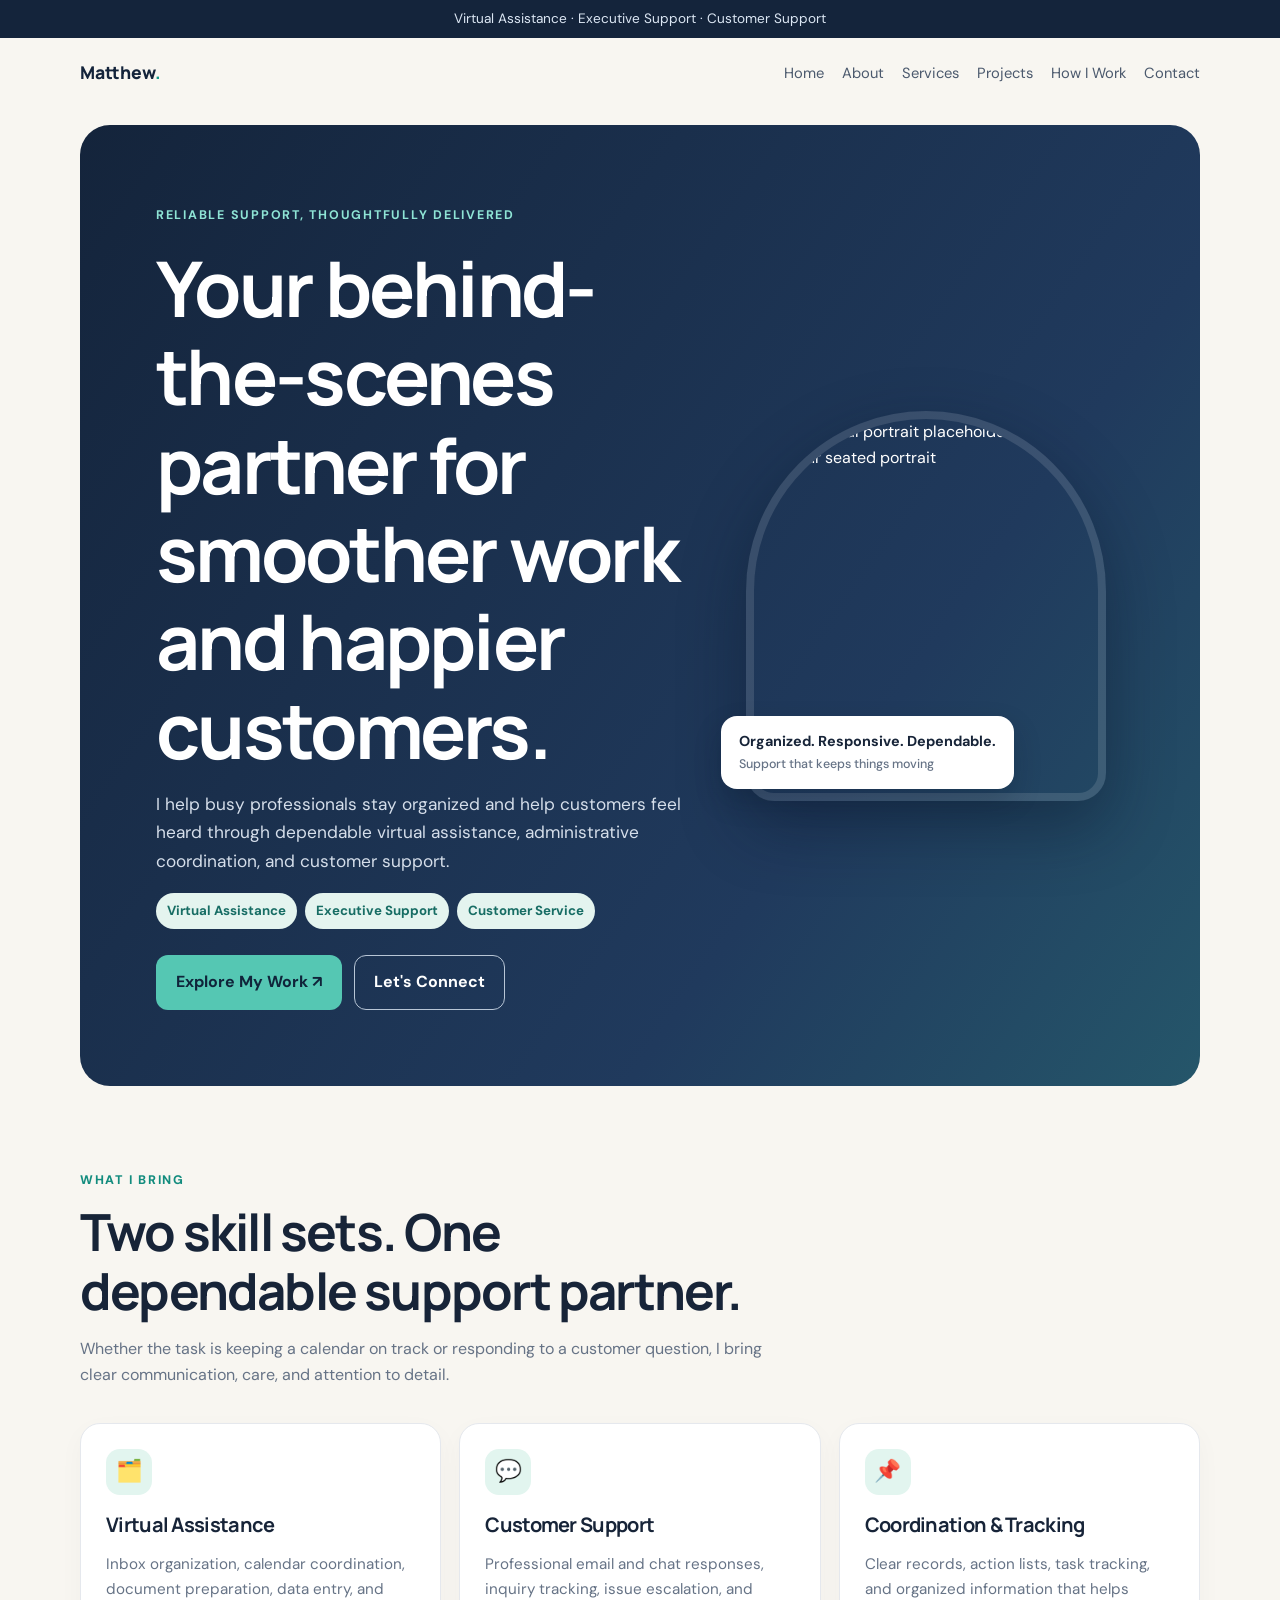
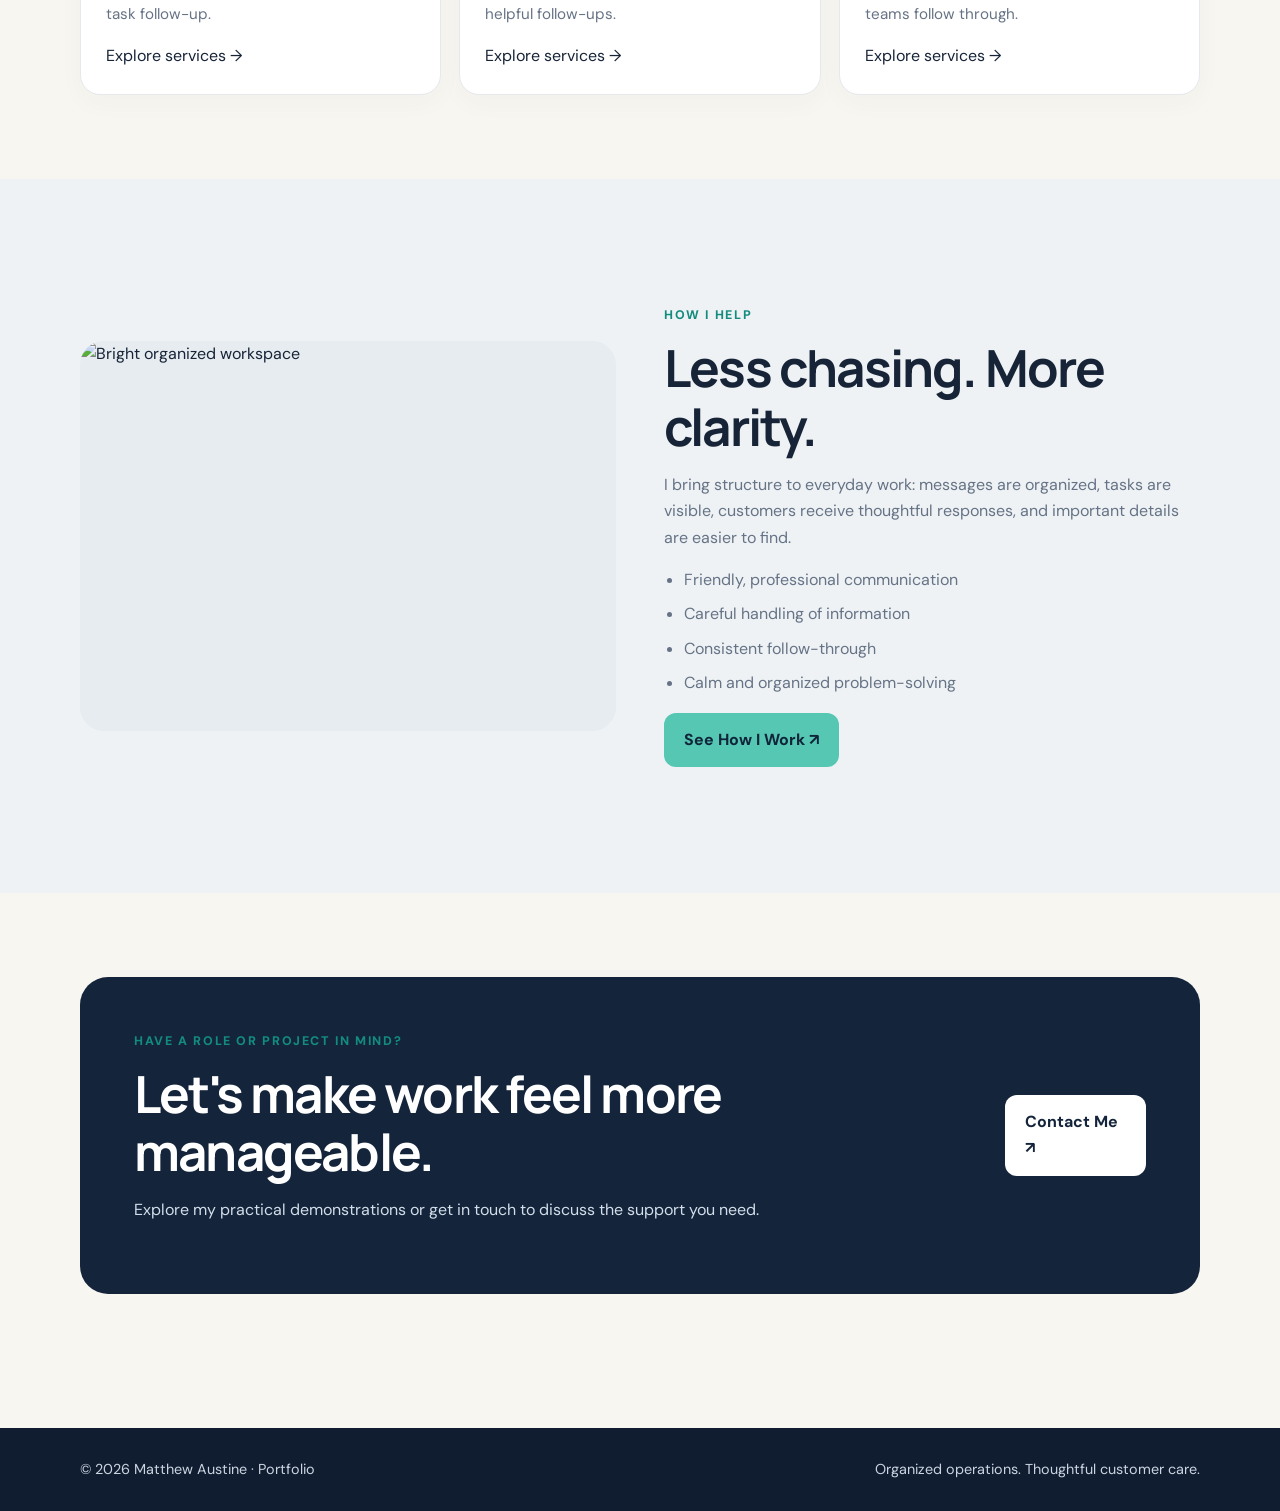
==== index.html @ f4fcd58a "Add files via upload" ====
<!doctype html>
<html lang="en"><head><meta charset="utf-8"><meta name="viewport" content="width=device-width,initial-scale=1"><meta name="description" content="Portfolio of Matthew Austine, Virtual Assistant and Customer Support Specialist."><title>Matthew Austine | Virtual Assistant & Customer Support</title><link rel="stylesheet" href="style.css"></head><body>

<div class="topbar">Virtual Assistance · Executive Support · Customer Support</div>
<header class="container nav">
  <a class="brand" href="index.html">Matthew<span>.</span></a>
  <button class="menu-toggle" aria-label="Open navigation" aria-expanded="false">☰</button>
  <nav class="navlinks">
    <a href="index.html">Home</a><a href="about.html">About</a><a href="services.html">Services</a><a href="projects.html">Projects</a><a href="how-i-work.html">How I Work</a><a href="contact.html">Contact</a>
  </nav>
</header>

<main>
<section class="container" style="padding:18px 0 0"><div class="hero"><div><div class="eyebrow">Reliable support, thoughtfully delivered</div><h1>Your behind-the-scenes partner for smoother work and happier customers.</h1><p>I help busy professionals stay organized and help customers feel heard through dependable virtual assistance, administrative coordination, and customer support.</p><div class="pillrow"><span class="pill">Virtual Assistance</span><span class="pill">Executive Support</span><span class="pill">Customer Service</span></div><div class="buttons"><a class="btn" href="projects.html">Explore My Work ↗</a><a class="btn outline" href="contact.html">Let's Connect</a></div></div><div class="hero-art"><img src="https://images.unsplash.com/photo-1580489944761-15a19d654956?auto=format&fit=crop&w=800&q=85" alt="Professional portrait placeholder — replace with your seated portrait"><div class="float-card">Organized. Responsive. Dependable.<span>Support that keeps things moving</span></div></div></div></section>
<section class="section container"><div class="section-head"><div class="kicker">What I bring</div><h2>Two skill sets. One dependable support partner.</h2><p>Whether the task is keeping a calendar on track or responding to a customer question, I bring clear communication, care, and attention to detail.</p></div><div class="cards"><article class="card"><div class="icon">🗂️</div><h3>Virtual Assistance</h3><p>Inbox organization, calendar coordination, document preparation, data entry, and task follow-up.</p><a class="textlink" href="services.html#virtual-assistance">Explore services →</a></article><article class="card"><div class="icon">💬</div><h3>Customer Support</h3><p>Professional email and chat responses, inquiry tracking, issue escalation, and helpful follow-ups.</p><a class="textlink" href="services.html#customer-support">Explore services →</a></article><article class="card"><div class="icon">📌</div><h3>Coordination & Tracking</h3><p>Clear records, action lists, task tracking, and organized information that helps teams follow through.</p><a class="textlink" href="services.html#coordination">Explore services →</a></article></div></section>
<section class="section soft"><div class="container"><div class="split"><div class="visual"><img src="https://images.unsplash.com/photo-1497366754035-f200968a6e72?auto=format&fit=crop&w=1000&q=85" alt="Bright organized workspace"></div><div class="copy"><div class="kicker">How I help</div><h2>Less chasing. More clarity.</h2><p>I bring structure to everyday work: messages are organized, tasks are visible, customers receive thoughtful responses, and important details are easier to find.</p><ul><li>Friendly, professional communication</li><li>Careful handling of information</li><li>Consistent follow-through</li><li>Calm and organized problem-solving</li></ul><a class="btn" href="how-i-work.html">See How I Work ↗</a></div></div></div></section>
<section class="section container"><div class="banner"><div><div class="kicker">Have a role or project in mind?</div><h2>Let's make work feel more manageable.</h2><p>Explore my practical demonstrations or get in touch to discuss the support you need.</p></div><a class="btn light" href="contact.html">Contact Me ↗</a></div></section>
</main>
<footer class="footer"><div class="container footer-inner"><p>© <span data-year></span> Matthew Austine · Portfolio</p><p>Organized operations. Thoughtful customer care.</p></div></footer><script src="script.js"></script>
</body></html>
---- style.css ----
@import url('https://fonts.googleapis.com/css2?family=DM+Sans:wght@400;500;600;700&family=Manrope:wght@400;500;600;700;800&display=swap');
:root{--navy:#14243b;--navy2:#203a5d;--teal:#55c7b3;--cream:#f8f6f1;--ink:#172438;--muted:#667386;--line:#e5e8ed;--white:#fff;--coral:#ffb49c}
*{box-sizing:border-box}html{scroll-behavior:smooth}body{margin:0;background:var(--cream);color:var(--ink);font-family:'DM Sans',sans-serif;line-height:1.65}h1,h2,h3,h4{font-family:Manrope,sans-serif;line-height:1.15;letter-spacing:-.035em;margin:0 0 16px}h1{font-size:clamp(2.5rem,6vw,5rem)}h2{font-size:clamp(2rem,4vw,3.2rem)}h3{font-size:1.25rem}p{margin:0 0 16px;color:var(--muted)}a{color:inherit;text-decoration:none}.container{width:min(1120px,90%);margin:auto}.topbar{background:var(--navy);color:#dce7f4;text-align:center;padding:8px 14px;font-size:.85rem}.nav{display:flex;align-items:center;justify-content:space-between;gap:22px;padding:20px 0}.brand{font-family:Manrope,sans-serif;font-weight:800;font-size:1.1rem;color:var(--navy)}.brand span{color:#159b8b}.navlinks{display:flex;align-items:center;gap:18px;flex-wrap:wrap;font-size:.92rem;color:#4b596d}.navlinks a:hover,.navlinks a.active{color:#128b7d}.menu-toggle{display:none;background:none;border:0;font-size:1.5rem;color:var(--navy)}.hero{background:linear-gradient(125deg,#14243b 0%,#203a5d 68%,#25566a 100%);color:white;border-radius:30px;overflow:hidden;position:relative;padding:clamp(32px,6vw,76px);display:grid;grid-template-columns:1.15fr .85fr;gap:38px;align-items:center;min-height:500px}.eyebrow{display:inline-flex;gap:8px;align-items:center;color:#8ee4d5;text-transform:uppercase;font-size:.78rem;font-weight:700;letter-spacing:.14em;margin-bottom:18px}.hero h1{max-width:720px}.hero p{color:#d5deea;max-width:600px;font-size:1.08rem}.hero-art{position:relative;min-height:320px;display:flex;align-items:center;justify-content:center}.hero-art img{width:min(100%,360px);height:390px;object-fit:cover;border-radius:180px 180px 28px 28px;border:8px solid rgba(255,255,255,.12);box-shadow:0 25px 65px #07152566}.float-card{position:absolute;bottom:12px;left:-8px;background:white;color:var(--ink);padding:14px 18px;border-radius:16px;box-shadow:0 12px 28px #07152533;font-size:.9rem;font-weight:700}.float-card span{display:block;font-size:.78rem;font-weight:500;color:var(--muted)}.buttons{display:flex;gap:12px;flex-wrap:wrap;margin-top:26px}.btn{display:inline-flex;align-items:center;justify-content:center;gap:8px;padding:13px 19px;border-radius:12px;background:var(--teal);color:#10243a;font-weight:700;border:1px solid transparent;transition:.2s}.btn:hover{transform:translateY(-2px)}.btn.light{background:white;color:var(--navy)}.btn.outline{border-color:#b8c6d6;background:transparent;color:inherit}.section{padding:84px 0}.section-head{max-width:700px;margin-bottom:34px}.section-head.center{text-align:center;margin-inline:auto}.kicker{color:#138c7e;text-transform:uppercase;letter-spacing:.13em;font-size:.78rem;font-weight:800;margin-bottom:12px}.split{display:grid;grid-template-columns:1fr 1fr;gap:48px;align-items:center;margin:42px 0}.split.reverse .visual{order:2}.visual{position:relative}.visual img{width:100%;height:390px;object-fit:cover;border-radius:24px;display:block;background:#e6ecef}.visual:after{content:"";position:absolute;inset:14px -12px -12px 14px;border:2px solid var(--teal);border-radius:24px;z-index:-1}.copy ul{padding-left:20px;color:var(--muted)}.copy li{margin:8px 0}.pillrow{display:flex;gap:8px;flex-wrap:wrap;margin:18px 0}.pill{background:#e4f4ef;color:#176d64;padding:7px 11px;border-radius:999px;font-size:.83rem;font-weight:700}.cards{display:grid;grid-template-columns:repeat(3,1fr);gap:18px}.card{background:white;border:1px solid var(--line);border-radius:20px;padding:25px;box-shadow:0 8px 26px #1c324008}.card .icon{width:46px;height:46px;border-radius:14px;background:#e2f5ef;display:grid;place-items:center;font-size:1.35rem;margin-bottom:18px}.card p{font-size:.95rem}.soft{background:#eef2f4}.banner{background:var(--navy);color:white;border-radius:28px;padding:clamp(28px,5vw,54px);display:flex;justify-content:space-between;align-items:center;gap:28px}.banner p{color:#d3deea}.project-card{padding:0;overflow:hidden}.project-card img{width:100%;height:190px;object-fit:cover;display:block}.project-card .pad{padding:22px}.project-card .tag{font-size:.78rem;color:#128b7d;font-weight:800;text-transform:uppercase;letter-spacing:.08em}.project-card .textlink{font-weight:800;color:#127e73;display:inline-flex;gap:8px;margin-top:8px}.notice{background:#fff5e9;border:1px solid #f1d7b6;border-radius:14px;padding:15px 17px;color:#76512d;font-size:.9rem}.contact-grid{display:grid;grid-template-columns:.9fr 1.1fr;gap:35px}.contact-panel{background:var(--navy);color:white;border-radius:24px;padding:30px}.contact-panel p{color:#d3deea}.contact-link{display:block;padding:13px 0;border-bottom:1px solid #ffffff25}.form{background:white;border:1px solid var(--line);border-radius:24px;padding:28px}.form label{display:block;font-weight:700;font-size:.9rem;margin:14px 0 6px}.form input,.form textarea,.form select{width:100%;font:inherit;padding:12px;border:1px solid #d8dee6;border-radius:10px;background:#fff}.form textarea{min-height:130px;resize:vertical}.footer{background:#101d30;color:#cbd5e2;padding:30px 0;margin-top:50px}.footer-inner{display:flex;justify-content:space-between;gap:20px;flex-wrap:wrap}.footer p{margin:0;color:#cbd5e2;font-size:.9rem}.page-hero{background:#eaf1f1;padding:64px 0 54px}.page-hero .container{max-width:900px}.page-hero p{font-size:1.08rem;max-width:720px}.checklist{list-style:none;padding:0}.checklist li{margin:12px 0;padding-left:30px;position:relative;color:var(--muted)}.checklist li:before{content:"✓";position:absolute;left:0;top:0;background:#dff4ed;color:#127e73;border-radius:50%;width:22px;height:22px;text-align:center;font-weight:800}.quote{border-left:4px solid var(--teal);padding:18px 22px;background:#fff;border-radius:0 16px 16px 0;color:var(--muted)}.mini-stat{display:flex;gap:12px;align-items:center;margin:18px 0}.mini-stat b{font-family:Manrope;font-size:1.6rem;color:var(--navy)}.mini-stat span{font-size:.9rem;color:var(--muted)}@media(max-width:800px){.nav{align-items:flex-start}.menu-toggle{display:block}.navlinks{display:none;position:absolute;top:105px;left:5%;right:5%;z-index:10;background:white;padding:18px;border-radius:16px;box-shadow:0 12px 35px #10243a22;flex-direction:column;align-items:flex-start}.navlinks.open{display:flex}.hero{grid-template-columns:1fr;padding:32px;min-height:unset}.hero-art{min-height:250px}.hero-art img{height:300px;width:260px}.float-card{left:0;bottom:0}.split{grid-template-columns:1fr;gap:28px}.split.reverse .visual{order:0}.visual img{height:300px}.cards{grid-template-columns:1fr}.section{padding:60px 0}.banner{align-items:flex-start;flex-direction:column}.contact-grid{grid-template-columns:1fr}.page-hero{padding:48px 0}.navlinks{gap:14px}}@media(min-width:801px) and (max-width:1020px){.navlinks{gap:10px;font-size:.82rem}.cards{grid-template-columns:repeat(2,1fr)}}
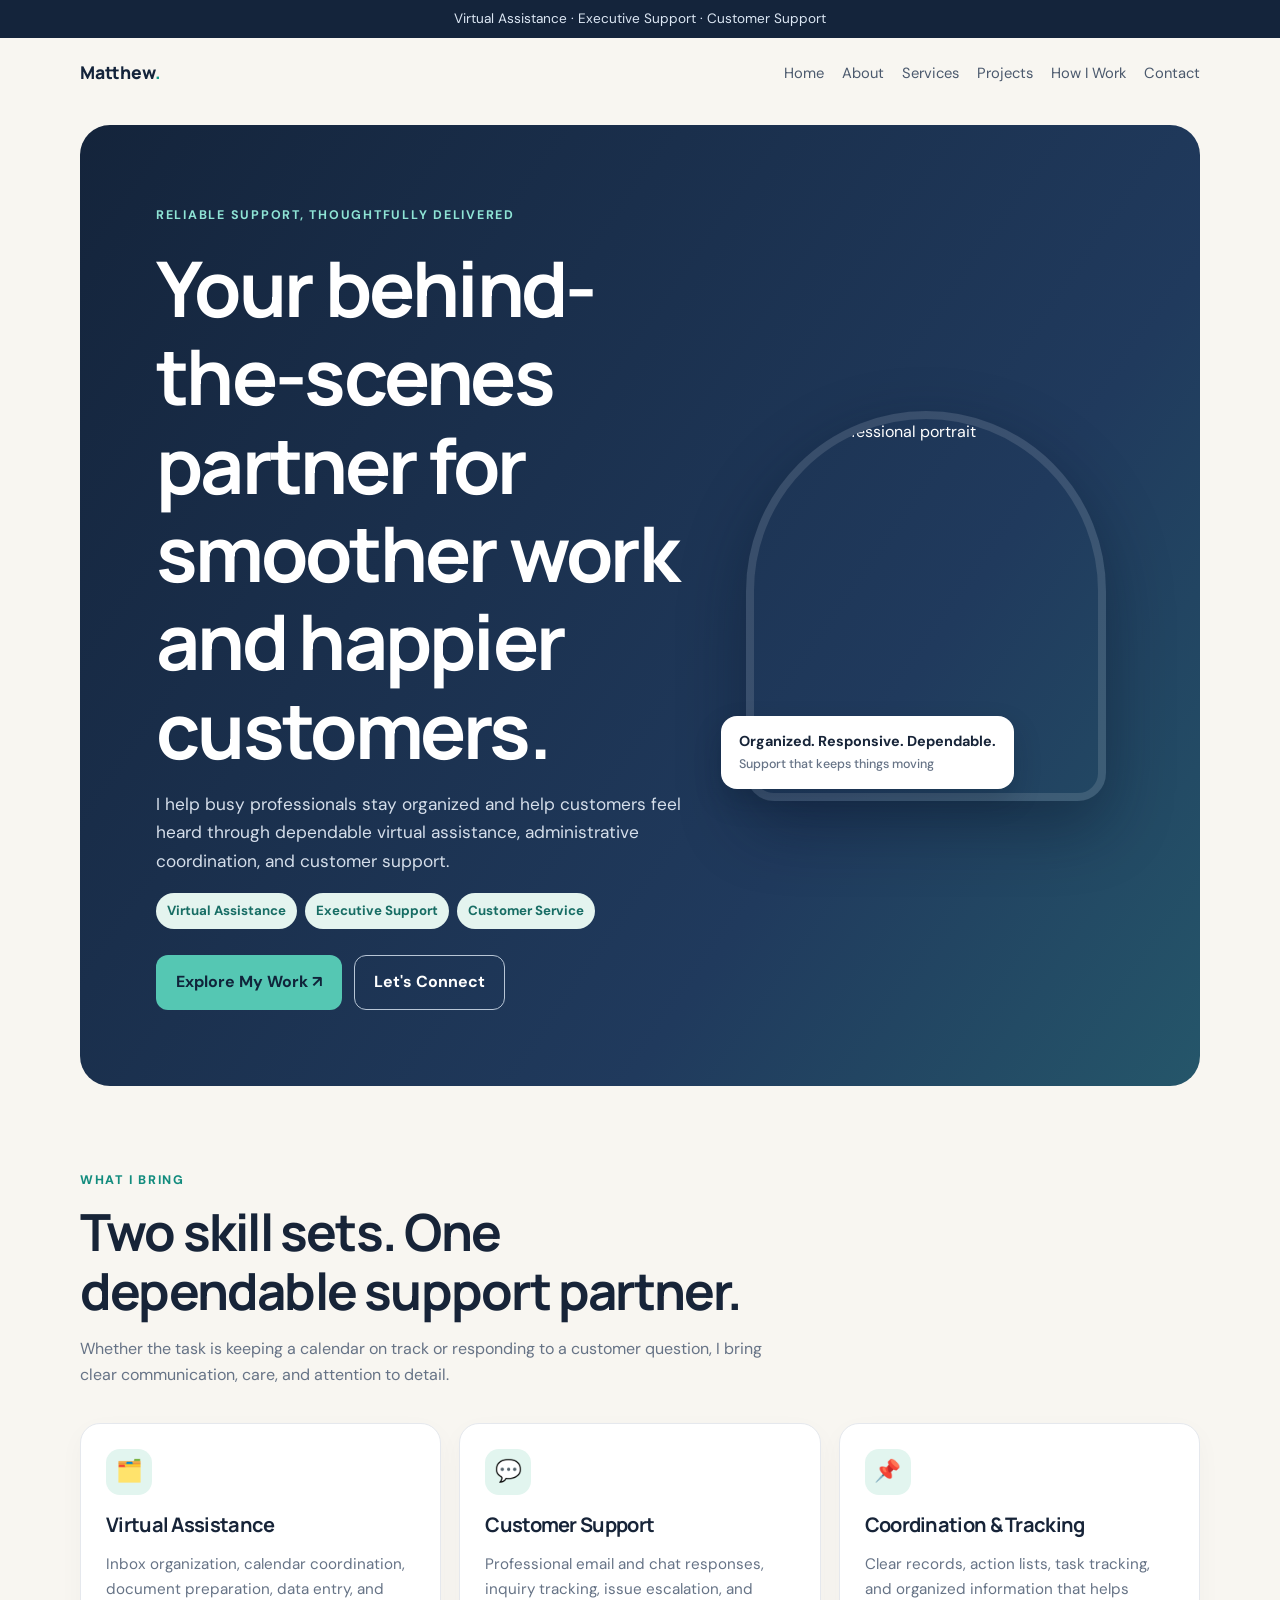
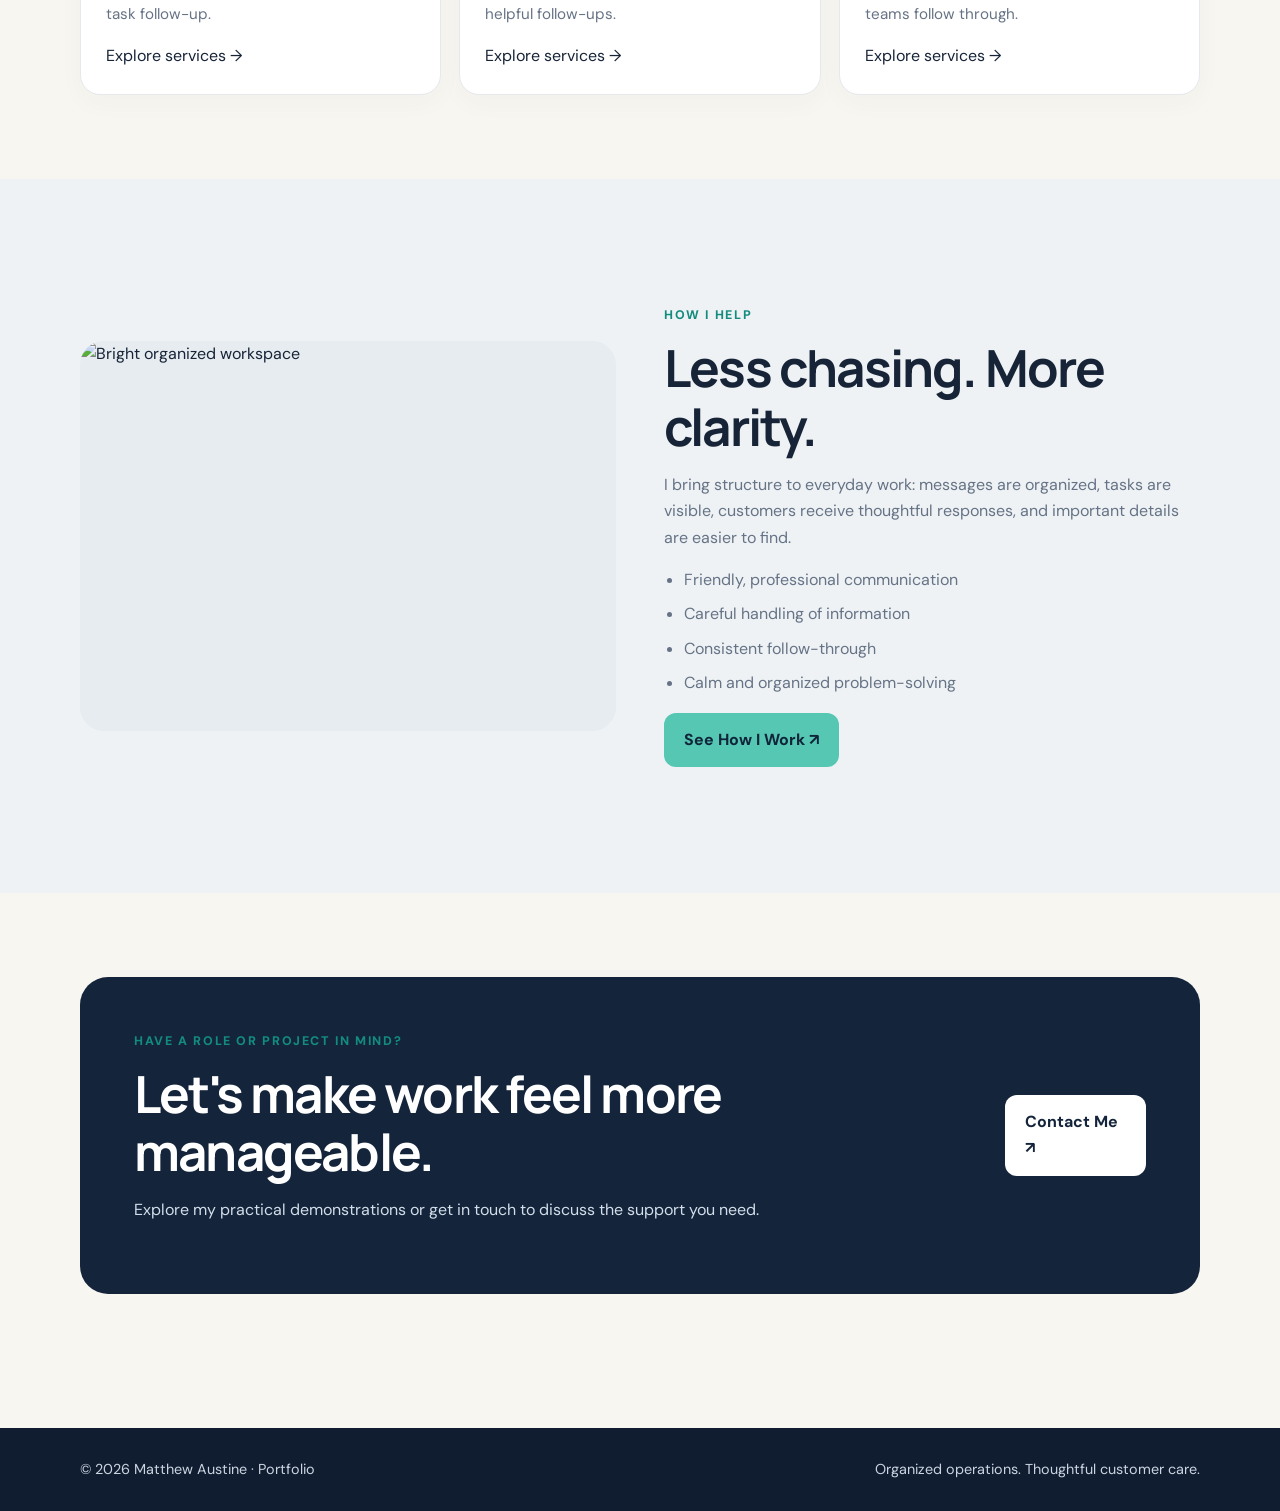
==== commit 3df7e234: "Add files via upload" ====
--- a/index.html
+++ b/index.html
@@ -11,7 +11,7 @@
 </header>
 
 <main>
-<section class="container" style="padding:18px 0 0"><div class="hero"><div><div class="eyebrow">Reliable support, thoughtfully delivered</div><h1>Your behind-the-scenes partner for smoother work and happier customers.</h1><p>I help busy professionals stay organized and help customers feel heard through dependable virtual assistance, administrative coordination, and customer support.</p><div class="pillrow"><span class="pill">Virtual Assistance</span><span class="pill">Executive Support</span><span class="pill">Customer Service</span></div><div class="buttons"><a class="btn" href="projects.html">Explore My Work ↗</a><a class="btn outline" href="contact.html">Let's Connect</a></div></div><div class="hero-art"><img src="https://images.unsplash.com/photo-1580489944761-15a19d654956?auto=format&fit=crop&w=800&q=85" alt="Professional portrait placeholder — replace with your seated portrait"><div class="float-card">Organized. Responsive. Dependable.<span>Support that keeps things moving</span></div></div></div></section>
+<section class="container" style="padding:18px 0 0"><div class="hero"><div><div class="eyebrow">Reliable support, thoughtfully delivered</div><h1>Your behind-the-scenes partner for smoother work and happier customers.</h1><p>I help busy professionals stay organized and help customers feel heard through dependable virtual assistance, administrative coordination, and customer support.</p><div class="pillrow"><span class="pill">Virtual Assistance</span><span class="pill">Executive Support</span><span class="pill">Customer Service</span></div><div class="buttons"><a class="btn" href="projects.html">Explore My Work ↗</a><a class="btn outline" href="contact.html">Let's Connect</a></div></div><div class="hero-art"><img src="images/home-seated-portrait.png" alt="Seated professional portrait"><div class="float-card">Organized. Responsive. Dependable.<span>Support that keeps things moving</span></div></div></div></section>
 <section class="section container"><div class="section-head"><div class="kicker">What I bring</div><h2>Two skill sets. One dependable support partner.</h2><p>Whether the task is keeping a calendar on track or responding to a customer question, I bring clear communication, care, and attention to detail.</p></div><div class="cards"><article class="card"><div class="icon">🗂️</div><h3>Virtual Assistance</h3><p>Inbox organization, calendar coordination, document preparation, data entry, and task follow-up.</p><a class="textlink" href="services.html#virtual-assistance">Explore services →</a></article><article class="card"><div class="icon">💬</div><h3>Customer Support</h3><p>Professional email and chat responses, inquiry tracking, issue escalation, and helpful follow-ups.</p><a class="textlink" href="services.html#customer-support">Explore services →</a></article><article class="card"><div class="icon">📌</div><h3>Coordination & Tracking</h3><p>Clear records, action lists, task tracking, and organized information that helps teams follow through.</p><a class="textlink" href="services.html#coordination">Explore services →</a></article></div></section>
 <section class="section soft"><div class="container"><div class="split"><div class="visual"><img src="https://images.unsplash.com/photo-1497366754035-f200968a6e72?auto=format&fit=crop&w=1000&q=85" alt="Bright organized workspace"></div><div class="copy"><div class="kicker">How I help</div><h2>Less chasing. More clarity.</h2><p>I bring structure to everyday work: messages are organized, tasks are visible, customers receive thoughtful responses, and important details are easier to find.</p><ul><li>Friendly, professional communication</li><li>Careful handling of information</li><li>Consistent follow-through</li><li>Calm and organized problem-solving</li></ul><a class="btn" href="how-i-work.html">See How I Work ↗</a></div></div></div></section>
 <section class="section container"><div class="banner"><div><div class="kicker">Have a role or project in mind?</div><h2>Let's make work feel more manageable.</h2><p>Explore my practical demonstrations or get in touch to discuss the support you need.</p></div><a class="btn light" href="contact.html">Contact Me ↗</a></div></section>
